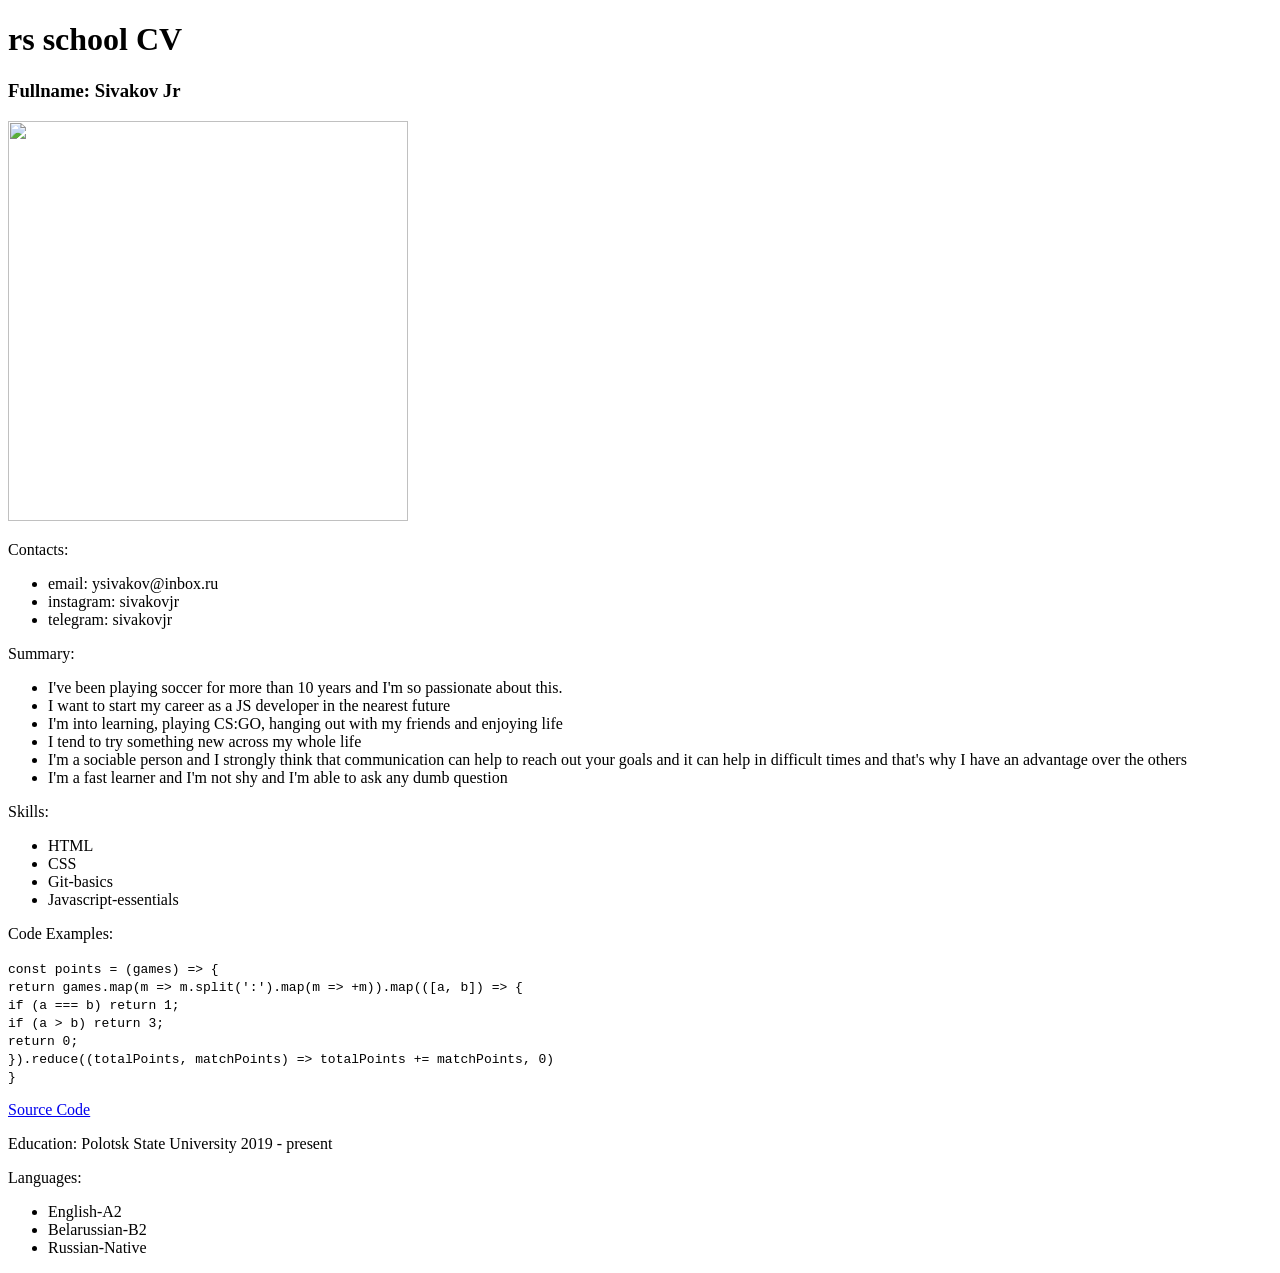
==== index.html @ 0e21e07e "feat: html sivakovjr cv" ====
<!DOCTYPE html>

<html>
    <head>
        <meta charset="utf-8">
        <meta http-equiv="X-UA-Compatible" content="IE=edge">
        <title>rs school CV</title>
        <meta name="description" content="">
        <meta name="viewport" content="width=device-width, initial-scale=1">
        <link rel="stylesheet" href="style.css">
    </head>
    <body>
        <h1>rs school CV</h1> 
        <h3>Fullname: Sivakov Jr</h3>   
        <img src="https://sun9-88.userapi.com/impf/oB_DQERVvjiRz9eVIv_OsOnHERA71CsShlWHgQ/ZeK-292SNVg.jpg?size=1584x1584&quality=96&sign=e8df98fd3ebe43343c05b81683e204ec&type=album" /> 
        <p>Contacts:</p>
        <ul>
            <li>email: ysivakov@inbox.ru</li>
            <li>instagram: sivakovjr</li>
            <li>telegram: sivakovjr</li>
        </ul>
        <p>Summary:</p>
        <ul>
            <li>I've been playing soccer for more than 10 years and I'm so passionate about this.</li>
            <li>I want to start my career as a JS developer in the nearest future</li>
            <li>I'm into learning, playing CS:GO, hanging out with my friends and enjoying life</li>
            <li>I tend to try something new across my whole life</li>
            <li>I'm a sociable person and I strongly think that communication can help to reach out your goals and it can help in difficult times and that's why I have an advantage over the others</li>
            <li>I'm a fast learner and I'm not shy and I'm able to ask any dumb question</li>
        </ul>
    <p>Skills:</p>
    <ul>
        <li>HTML</li>
            <li>CSS</li>
            <li>Git-basics</li>
            <li>Javascript-essentials</li>
        </ul>
        <p>Code Examples:</p>
            <code>const points = (games) => { <br />
            return games.map(m => m.split(':').map(m => +m)).map(([a, b]) => { <br />
              if (a === b) return 1; <br />
              if (a > b) return 3; <br />
              return 0; <br />
            }).reduce((totalPoints, matchPoints) => totalPoints += matchPoints, 0) <br />
          }</code>
          <p><a href="https://github.com/sivakovjr">Source Code</a></p>
          <p>Education: Polotsk State University 2019 - present</p>
          <p>Languages:</p>
          <ul><li>English-A2</li>
            <li>Belarussian-B2</li>
            <li>Russian-Native</li>
        </ul>  
    </body>
</html>
---- style.css ----
img{
    width: 400px;
    height: 400px;
}
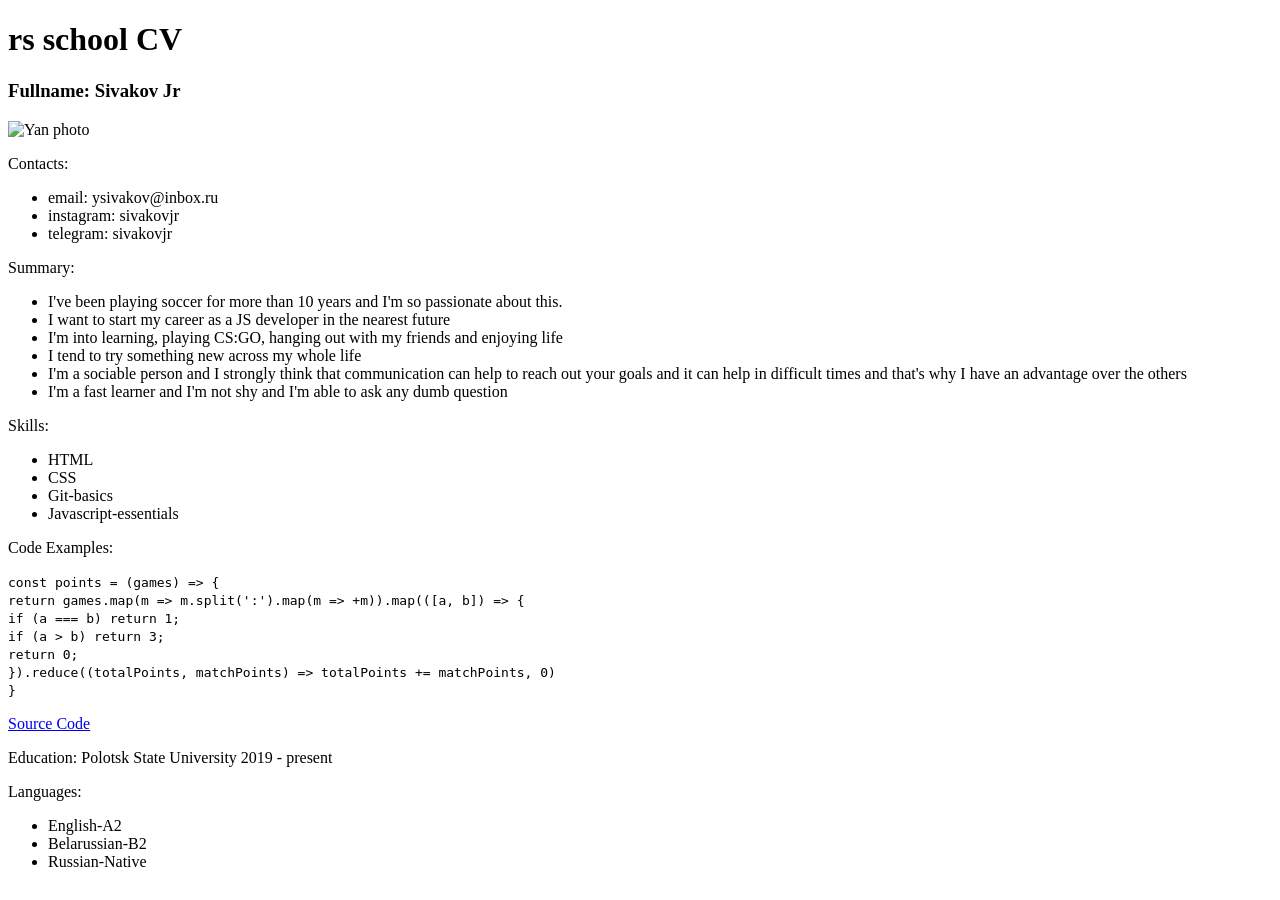
==== commit c9f0f167: "fix: errors" ====
--- a/index.html
+++ b/index.html
@@ -1,6 +1,6 @@
 <!DOCTYPE html>
 
-<html>
+<html lang="en"> 
     <head>
         <meta charset="utf-8">
         <meta http-equiv="X-UA-Compatible" content="IE=edge">
@@ -12,8 +12,10 @@
     <body>
         <h1>rs school CV</h1> 
         <h3>Fullname: Sivakov Jr</h3>   
-        <img src="https://sun9-88.userapi.com/impf/oB_DQERVvjiRz9eVIv_OsOnHERA71CsShlWHgQ/ZeK-292SNVg.jpg?size=1584x1584&quality=96&sign=e8df98fd3ebe43343c05b81683e204ec&type=album" /> 
-        <p>Contacts:</p>
+        <img
+         src="https://sun9-88.userapi.com/impf/oB_DQERVvjiRz9eVIv_OsOnHERA71CsShlWHgQ/ZeK-292SNVg.jpg?size=1584x1584&quality=96&sign=e8df98fd3ebe43343c05b81683e204ec&type=album" 
+         alt="Yan photo">
+         <p>Contacts:</p>
         <ul>
             <li>email: ysivakov@inbox.ru</li>
             <li>instagram: sivakovjr</li>
@@ -36,12 +38,12 @@
             <li>Javascript-essentials</li>
         </ul>
         <p>Code Examples:</p>
-            <code>const points = (games) => { <br />
-            return games.map(m => m.split(':').map(m => +m)).map(([a, b]) => { <br />
-              if (a === b) return 1; <br />
-              if (a > b) return 3; <br />
-              return 0; <br />
-            }).reduce((totalPoints, matchPoints) => totalPoints += matchPoints, 0) <br />
+            <code>const points = (games) => { <br >
+            return games.map(m => m.split(':').map(m => +m)).map(([a, b]) => { <br >
+              if (a === b) return 1; <br >
+              if (a > b) return 3; <br >
+              return 0; <br >
+            }).reduce((totalPoints, matchPoints) => totalPoints += matchPoints, 0) <br >
           }</code>
           <p><a href="https://github.com/sivakovjr">Source Code</a></p>
           <p>Education: Polotsk State University 2019 - present</p>
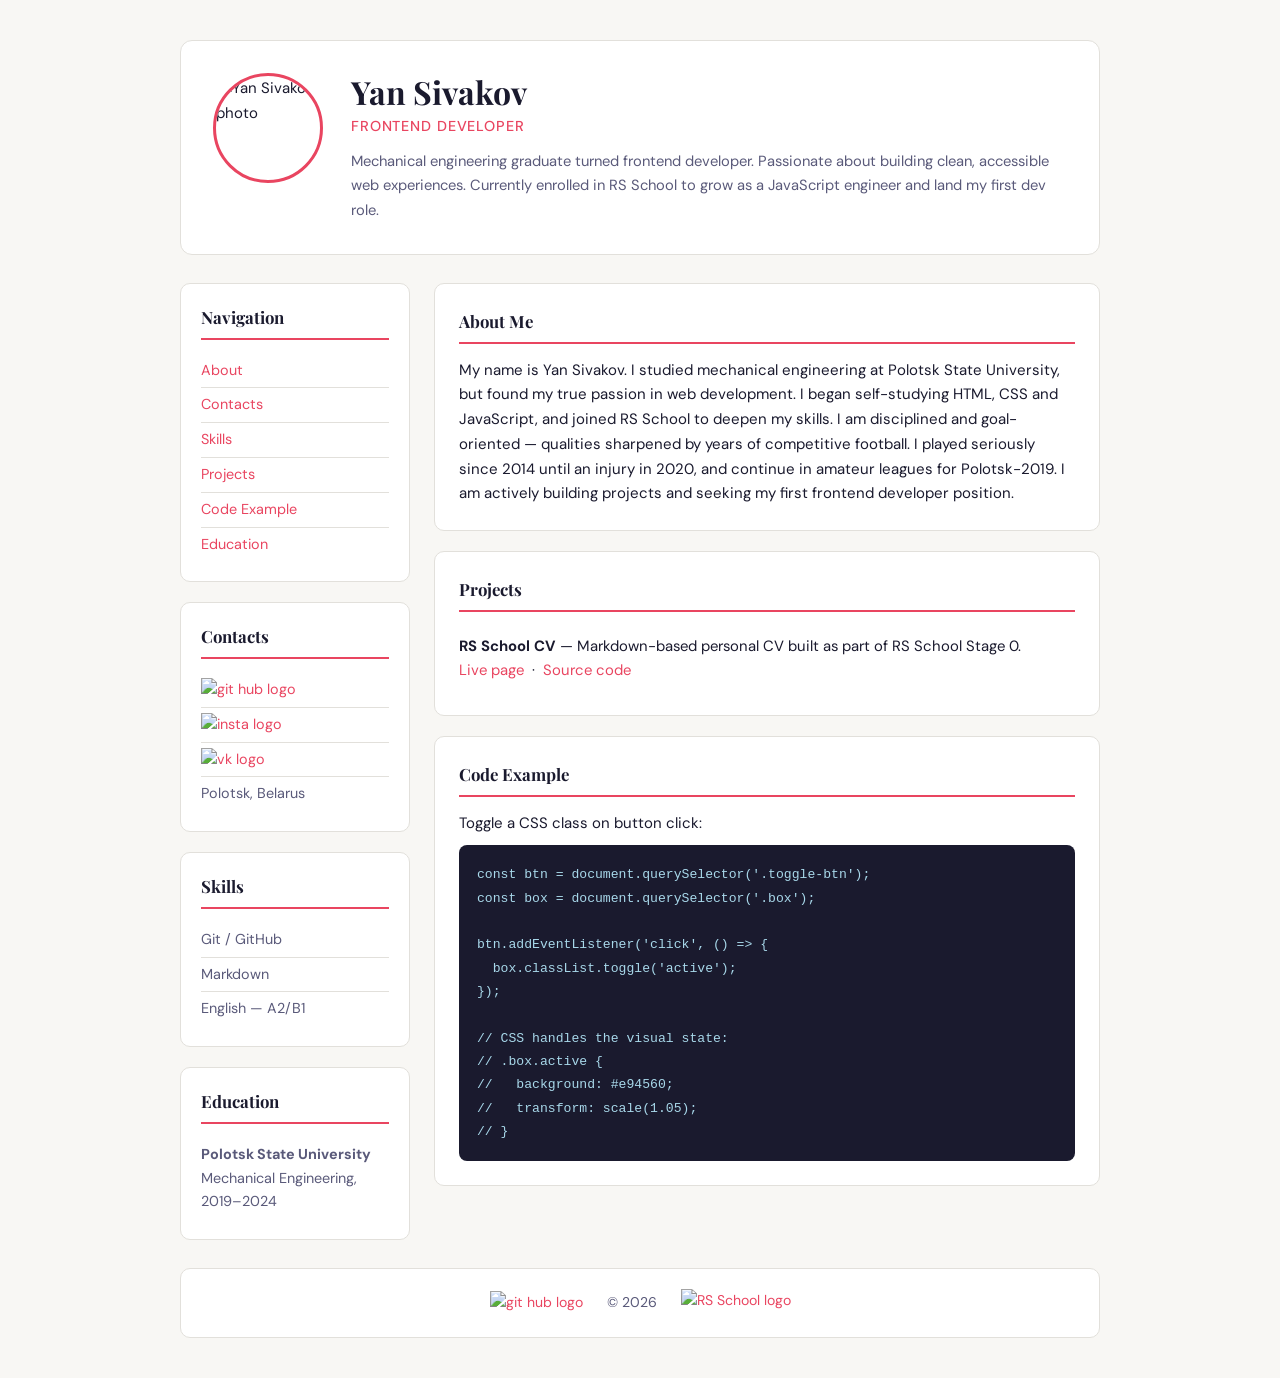
==== commit 090add60: "docs: add HTML-cod" ====
--- a/index.html
+++ b/index.html
@@ -1,56 +1,116 @@
 <!DOCTYPE html>
+<html lang="en">
+<head>
+  <meta charset="UTF-8">
+  <meta name="viewport" content="width=device-width, initial-scale=1.0">
+  <title>Yan Sivakov — Frontend Developer CV</title>
+  <link rel="stylesheet" href="style.css">
+  <link href="https://fonts.googleapis.com/css2?family=Playfair+Display:wght@700&family=DM+Sans:wght@400;500&family=DM+Mono&display=swap" rel="stylesheet">
+</head>
+<body>
+<div class="page">
 
-<html lang="en"> 
-    <head>
-        <meta charset="utf-8">
-        <meta http-equiv="X-UA-Compatible" content="IE=edge">
-        <title>rs school CV</title>
-        <meta name="description" content="">
-        <meta name="viewport" content="width=device-width, initial-scale=1">
-        <link rel="stylesheet" href="style.css">
-    </head>
-    <body>
-        <h1>rs school CV</h1> 
-        <h3>Fullname: Sivakov Jr</h3>   
-        <img
-         src="https://sun9-88.userapi.com/impf/oB_DQERVvjiRz9eVIv_OsOnHERA71CsShlWHgQ/ZeK-292SNVg.jpg?size=1584x1584&quality=96&sign=e8df98fd3ebe43343c05b81683e204ec&type=album" 
-         alt="Yan photo">
-         <p>Contacts:</p>
+  <header>
+    <img src="https://i.yapx.ru/dQEaD.jpg" alt="Yan Sivakov photo" class="avatar">
+    <div>
+      <h1>Yan Sivakov</h1>
+      <p class="role">Frontend Developer</p>
+      <p class="intro">Mechanical engineering graduate turned frontend developer. Passionate about building clean, accessible web experiences. Currently enrolled in RS School to grow as a JavaScript engineer and land my first dev role.</p>
+    </div>
+  </header>
+
+  <div class="layout">
+    <aside>
+      <nav>
+        <h2>Navigation</h2>
         <ul>
-            <li>email: ysivakov@inbox.ru</li>
-            <li>instagram: sivakovjr</li>
-            <li>telegram: sivakovjr</li>
+          <li><a href="#about">About</a></li>
+          <li><a href="#contacts">Contacts</a></li>
+          <li><a href="#skills">Skills</a></li>
+          <li><a href="#projects">Projects</a></li>
+          <li><a href="#code">Code Example</a></li>
+          <li><a href="#education">Education</a></li>
         </ul>
-        <p>Summary:</p>
+      </nav>
+
+      <section id="contacts">
+        <h2>Contacts</h2>
         <ul>
-            <li>I've been playing soccer for more than 10 years and I'm so passionate about this.</li>
-            <li>I want to start my career as a JS developer in the nearest future</li>
-            <li>I'm into learning, playing CS:GO, hanging out with my friends and enjoying life</li>
-            <li>I tend to try something new across my whole life</li>
-            <li>I'm a sociable person and I strongly think that communication can help to reach out your goals and it can help in difficult times and that's why I have an advantage over the others</li>
-            <li>I'm a fast learner and I'm not shy and I'm able to ask any dumb question</li>
+          <li><a href="https://github.com/sivakovjr" target="_blank">
+          <img src="https://i.pinimg.com/200x/b3/fd/1a/b3fd1a2c6b730fadc0c107c2488122ac.jpg" width="40" alt="git hub logo" class="git-logo"></a></li>
+          <li><a href="https://www.instagram.com/sivakovjr" target="_blank">
+          <img src="https://cdn-icons-png.flaticon.com/512/174/174855.png" width="40" alt="insta logo" class="insta-logo"></a></li>
+          <li><a href="https://vk.com/sivakovjr" target="_blank">
+          <img src="https://img.icons8.com/fluent-systems-regular/600/vkontakte.png" width="40" alt="vk logo" class="vk-logo"></a></li>
+          <li>Polotsk, Belarus</li>
         </ul>
-    <p>Skills:</p>
-    <ul>
-        <li>HTML</li>
-            <li>CSS</li>
-            <li>Git-basics</li>
-            <li>Javascript-essentials</li>
+      </section>
+
+      <section id="skills">
+        <h2>Skills</h2>
+        <ul>
+         <li>Git / GitHub</li>
+         <li>Markdown</li>
+         <li>English — A2/B1</li>
         </ul>
-        <p>Code Examples:</p>
-            <code>const points = (games) => { <br >
-            return games.map(m => m.split(':').map(m => +m)).map(([a, b]) => { <br >
-              if (a === b) return 1; <br >
-              if (a > b) return 3; <br >
-              return 0; <br >
-            }).reduce((totalPoints, matchPoints) => totalPoints += matchPoints, 0) <br >
-          }</code>
-          <p><a href="https://github.com/sivakovjr">Source Code</a></p>
-          <p>Education: Polotsk State University 2019 - present</p>
-          <p>Languages:</p>
-          <ul><li>English-A2</li>
-            <li>Belarussian-B2</li>
-            <li>Russian-Native</li>
-        </ul>  
-    </body>
-</html>+      </section>
+
+      <section id="education">
+        <h2>Education</h2>
+        <ul>
+          <li>
+            <strong>Polotsk State University</strong><br>
+            Mechanical Engineering, 2019–2024
+          </li>
+        </ul>
+      </section>
+    </aside>
+
+    <main>
+      <section id="about">
+        <h2>About Me</h2>
+        <p>My name is Yan Sivakov. I studied mechanical engineering at Polotsk State University, but found my true passion in web development. I began self-studying HTML, CSS and JavaScript, and joined RS School to deepen my skills. I am disciplined and goal-oriented — qualities sharpened by years of competitive football. I played seriously since 2014 until an injury in 2020, and continue in amateur leagues for Polotsk-2019. I am actively building projects and seeking my first frontend developer position.</p>
+      </section>
+
+      <section id="projects">
+        <h2>Projects</h2>
+        <ul class="projects-list">
+          <li>
+            <strong>RS School CV</strong> — Markdown-based personal CV built as part of RS School Stage 0.
+            <br><a href="https://sivakovjr.github.io/rsschool-cv/cv" target="_blank">Live page</a> &nbsp;·&nbsp;
+            <a href="https://github.com/sivakovjr/rsschool-cv" target="_blank">Source code</a>
+          </li>
+        </ul>
+      </section>
+
+      <section id="code">
+        <h2>Code Example</h2>
+        <p>Toggle a CSS class on button click:</p>
+        <pre><code>const btn = document.querySelector('.toggle-btn');
+const box = document.querySelector('.box');
+
+btn.addEventListener('click', () => {
+  box.classList.toggle('active');
+});
+
+// CSS handles the visual state:
+// .box.active {
+//   background: #e94560;
+//   transform: scale(1.05);
+// }</code></pre>
+      </section>
+    </main>
+  </div>
+
+  <footer>
+    <a href="https://github.com/sivakovjr" target="_blank">
+    <img src="https://i.pinimg.com/200x/b3/fd/1a/b3fd1a2c6b730fadc0c107c2488122ac.jpg" width="40" alt="git hub logo" class="git-logo"></a>
+    <span>© 2026</span>
+    <a href="https://rs.school/" target="_blank">
+    <img src="https://d3373sevsv1jc.cloudfront.net/uploads/communities_production/page_meta_tag/image/2156/fc2739e6-a8f7-4107-a88e-c53438dbc95e.png" alt="RS School logo" class="rs-logo">
+    </a>
+  </footer>
+
+</div>
+</body>
+</html>
--- a/style.css
+++ b/style.css
@@ -1,4 +1,176 @@
-img{
-    width: 400px;
-    height: 400px;
-}+*, *::before, *::after { box-sizing: border-box; margin: 0; padding: 0; }
+
+:root {
+  --ink: #1a1a2e;
+  --muted: #5a5a7a;
+  --accent: #e94560;
+  --bg: #f8f7f4;
+  --card: #ffffff;
+  --border: #e2e0db;
+  --code-bg: #1a1a2e;
+  --code-fg: #a8d8ea;
+  --font-head: 'Playfair Display', Georgia, serif;
+  --font-body: 'DM Sans', sans-serif;
+  --font-mono: 'DM Mono', monospace;
+}
+
+body {
+  font-family: var(--font-body);
+  background: var(--bg);
+  color: var(--ink);
+  font-size: 15px;
+  line-height: 1.65;
+}
+
+.page {
+  max-width: 960px;
+  margin: 40px auto;
+  padding: 0 20px;
+}
+
+/* HEADER */
+header {
+  display: flex;
+  gap: 28px;
+  align-items: flex-start;
+  background: var(--card);
+  border: 1px solid var(--border);
+  border-radius: 12px;
+  padding: 32px;
+  margin-bottom: 28px;
+}
+
+.avatar {
+  width: 110px;
+  height: 110px;
+  border-radius: 50%;
+  object-fit: cover;
+  flex-shrink: 0;
+  border: 3px solid var(--accent);
+}
+
+h1 {
+  font-family: var(--font-head);
+  font-size: 2rem;
+  color: var(--ink);
+  line-height: 1.2;
+}
+
+.role {
+  color: var(--accent);
+  font-weight: 500;
+  font-size: 0.9rem;
+  letter-spacing: 0.06em;
+  text-transform: uppercase;
+  margin: 4px 0 10px;
+}
+
+.intro { color: var(--muted); font-size: 0.92rem; }
+
+/* LAYOUT */
+.layout {
+  display: grid;
+  grid-template-columns: 230px 1fr;
+  gap: 24px;
+  align-items: start;
+}
+
+/* ASIDE */
+aside {
+  display: flex;
+  flex-direction: column;
+  gap: 20px;
+}
+
+aside section, nav {
+  background: var(--card);
+  border: 1px solid var(--border);
+  border-radius: 10px;
+  padding: 20px;
+}
+
+/* MAIN */
+main {
+  display: flex;
+  flex-direction: column;
+  gap: 20px;
+}
+
+main section {
+  background: var(--card);
+  border: 1px solid var(--border);
+  border-radius: 10px;
+  padding: 24px;
+}
+
+/* HEADINGS */
+h2 {
+  font-family: var(--font-head);
+  font-size: 1.05rem;
+  color: var(--ink);
+  border-bottom: 2px solid var(--accent);
+  padding-bottom: 6px;
+  margin-bottom: 14px;
+}
+
+/* LISTS */
+ul { list-style: none; }
+
+nav ul li, aside section ul li {
+  padding: 5px 0;
+  font-size: 0.9rem;
+  color: var(--muted);
+  border-bottom: 1px solid var(--border);
+}
+
+nav ul li:last-child, aside section ul li:last-child { border-bottom: none; }
+
+.projects-list li {
+  padding: 8px 0;
+  border-bottom: 1px solid var(--border);
+  font-size: 0.93rem;
+}
+
+.projects-list li:last-child { border-bottom: none; }
+
+/* LINKS */
+a { color: var(--accent); text-decoration: none; }
+a:hover { text-decoration: underline; }
+
+/* CODE */
+pre {
+  background: var(--code-bg);
+  color: var(--code-fg);
+  font-family: var(--font-mono);
+  font-size: 0.82rem;
+  padding: 18px;
+  border-radius: 8px;
+  overflow-x: auto;
+  margin-top: 10px;
+  line-height: 1.7;
+}
+
+/* FOOTER */
+footer {
+  display: flex;
+  align-items: center;
+  justify-content: center;
+  gap: 24px;
+  margin-top: 28px;
+  padding: 20px;
+  background: var(--card);
+  border: 1px solid var(--border);
+  border-radius: 10px;
+  font-size: 0.88rem;
+  color: var(--muted);
+  flex-wrap: wrap;
+}
+
+.rs-logo { height: 28px; display: block; }
+
+/* RESPONSIVE */
+@media (max-width: 680px) {
+  .layout { grid-template-columns: 1fr; }
+  header { flex-direction: column; align-items: center; text-align: center; }
+  .page { margin: 16px auto; }
+}
